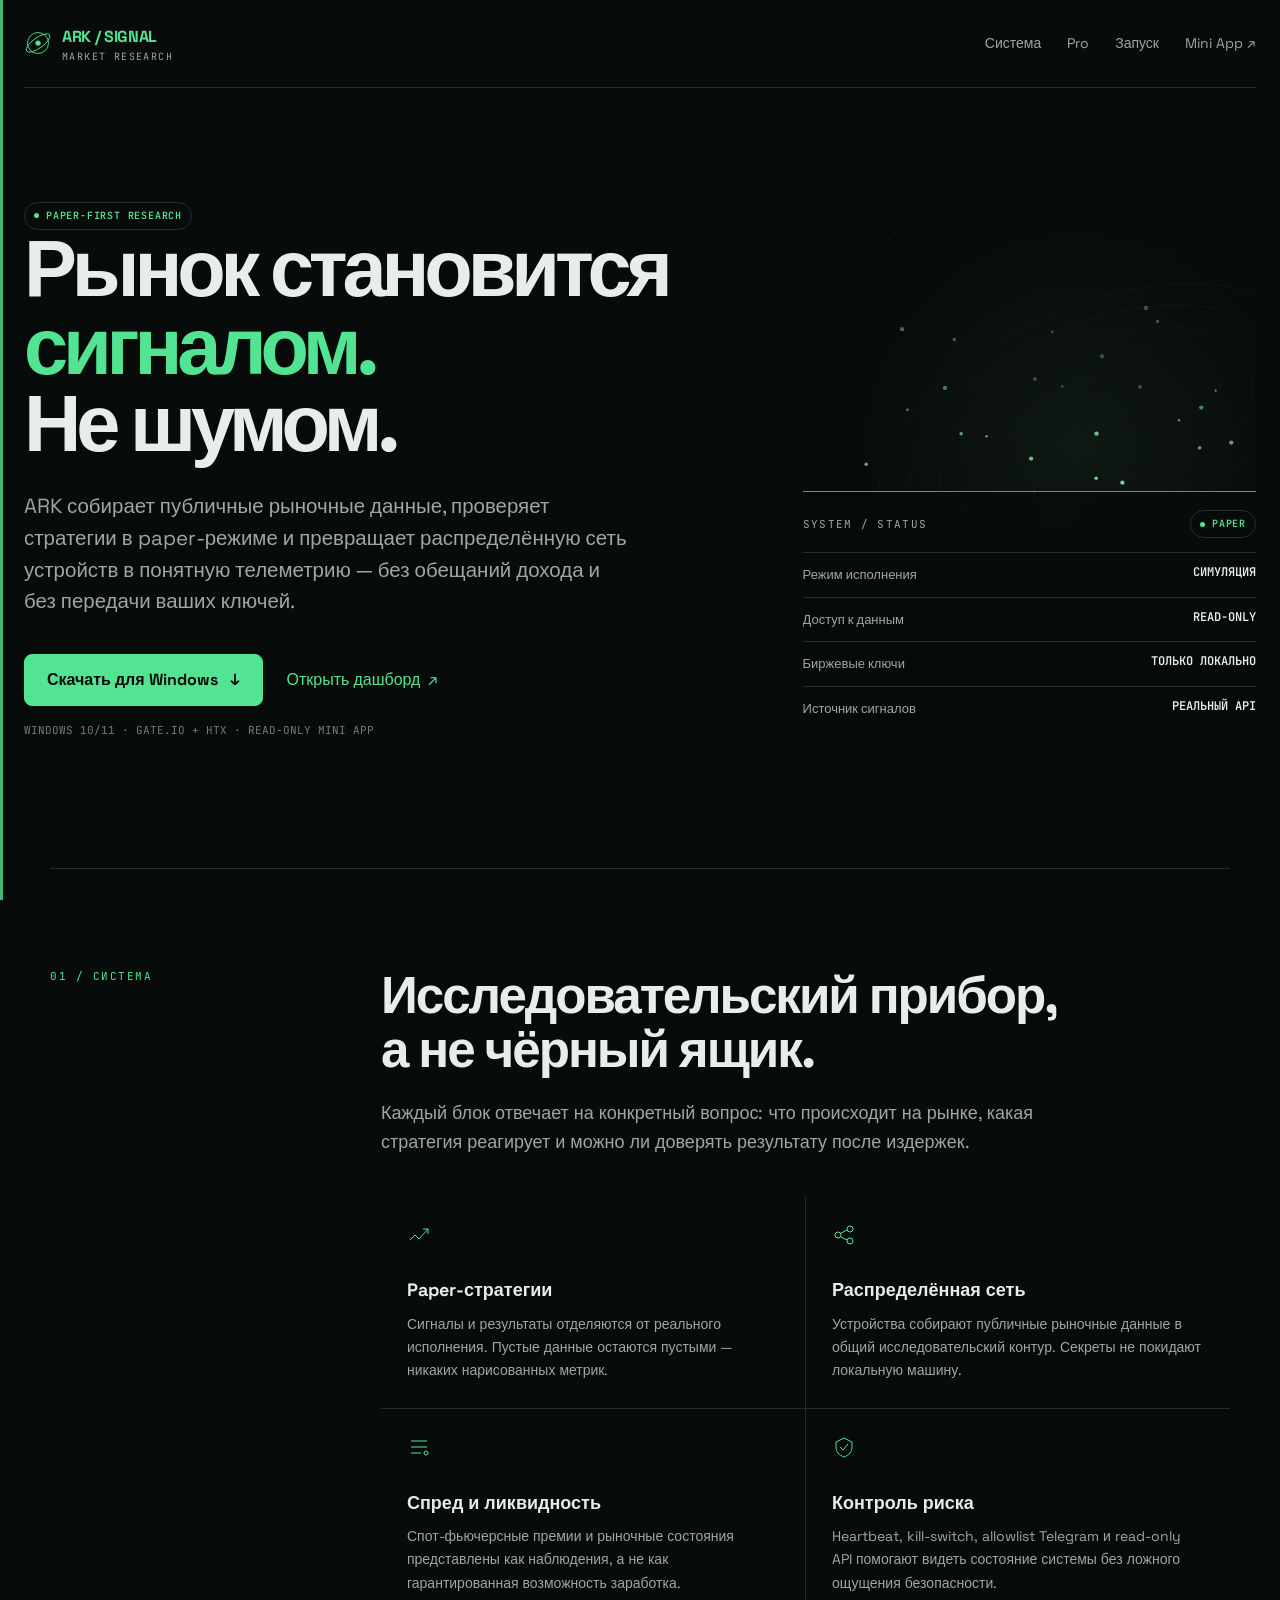
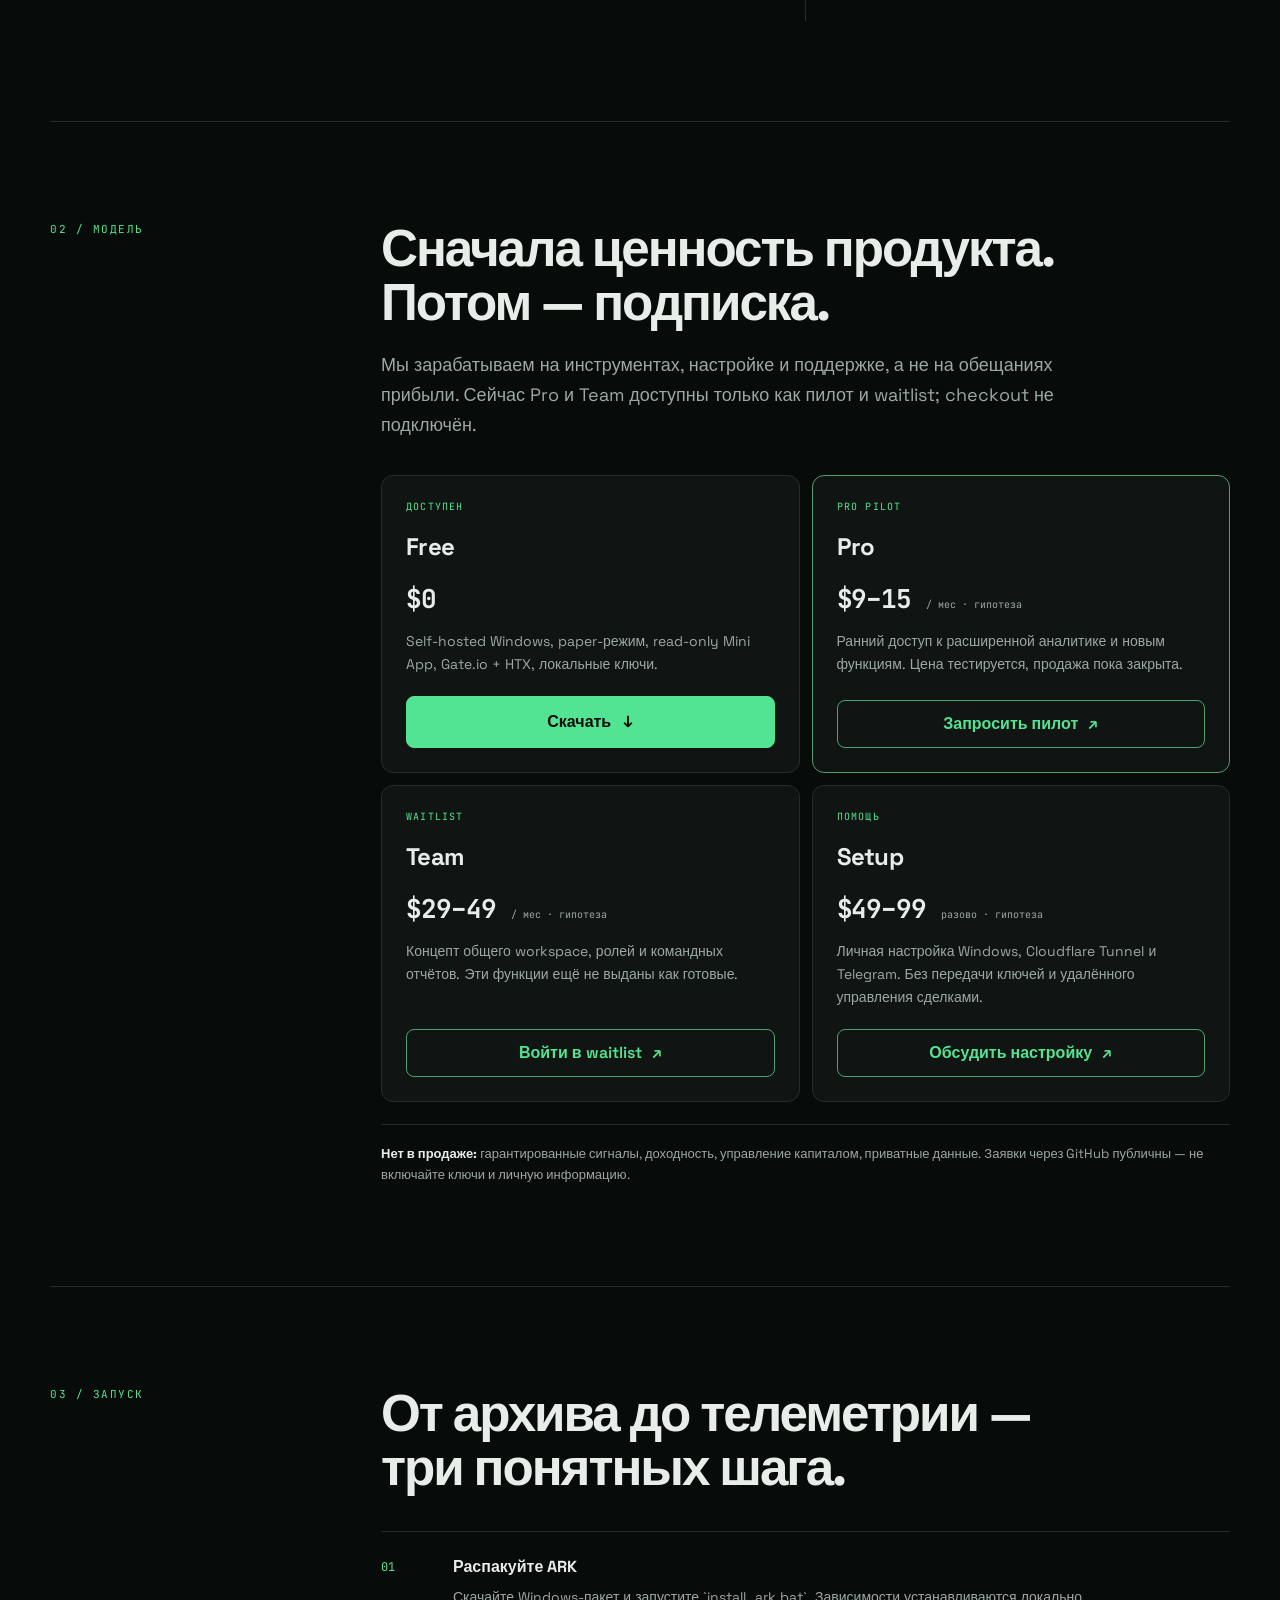
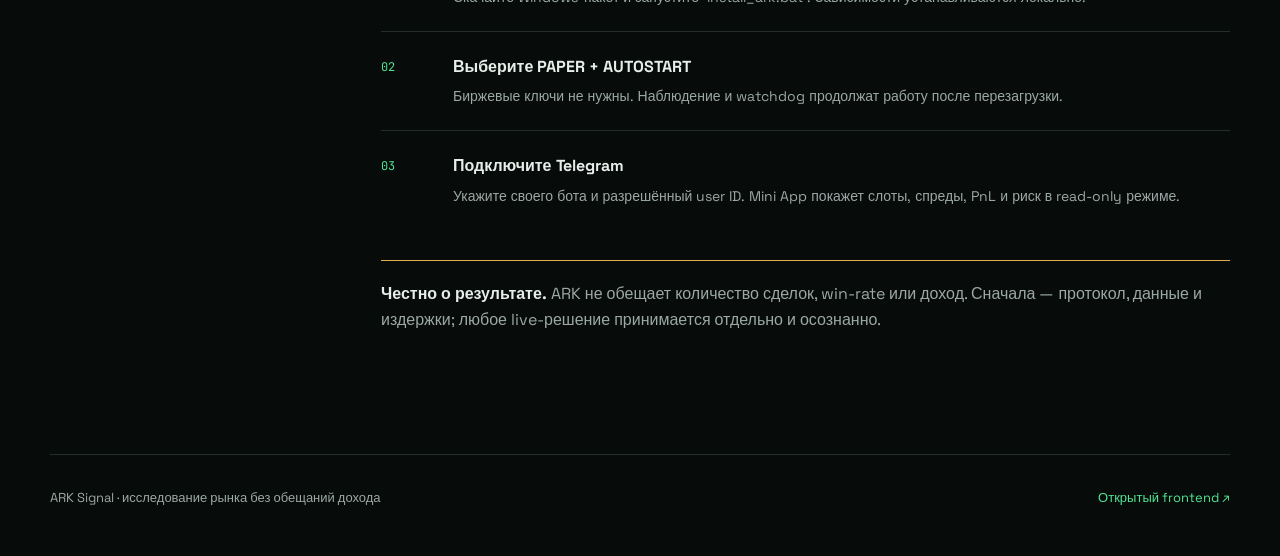
==== index.html @ 4691fb42 "Publish ARK cinematic landing" ====
<!DOCTYPE html>
<html lang="ru">
<head>
<meta charset="utf-8">
<meta name="viewport" content="width=device-width, initial-scale=1">
<meta name="theme-color" content="#111715">
<meta name="description" content="ARK Signal — исследование рынка, paper-стратегии и распределённый сбор публичных данных.">
<title>ARK Signal — рынок становится сигналом</title>
<link rel="stylesheet" href="/styles.css">
</head>
<body class="landing-body">
<header class="site-header">
  <a class="brand" href="#top" aria-label="ARK Signal — на главную">
    <svg class="brand-mark" viewBox="0 0 32 32" fill="none" aria-hidden="true"><circle cx="16" cy="16" r="12" stroke="currentColor"/><ellipse cx="16" cy="16" rx="16" ry="6" transform="rotate(-35 16 16)" stroke="currentColor"/><circle cx="16" cy="16" r="3" fill="currentColor"/></svg>
    <span>ARK / SIGNAL<small>MARKET RESEARCH</small></span>
  </a>
  <nav class="site-nav" aria-label="Основная навигация">
    <a href="#system">Система</a><a href="#pro">Pro</a><a href="#start">Запуск</a><a href="https://app.arksignal.pro/">Mini App ↗</a>
  </nav>
</header>
<main id="top">
  <section class="hero" aria-labelledby="hero-title">
    <div class="hero-copy">
      <span class="mode-chip">PAPER-FIRST RESEARCH</span>
      <h1 id="hero-title">Рынок становится <span>сигналом.</span><br>Не шумом.</h1>
      <p class="hero-lead">ARK собирает публичные рыночные данные, проверяет стратегии в paper-режиме и превращает распределённую сеть устройств в понятную телеметрию — без обещаний дохода и без передачи ваших ключей.</p>
      <div class="hero-actions">
        <a class="button-primary" href="https://github.com/kenzmaraul/ark-tma/releases/latest/download/ARK_Bot_Windows11.zip">Скачать для Windows <span aria-hidden="true">↓</span></a>
        <a class="text-link" href="https://app.arksignal.pro/">Открыть дашборд <span aria-hidden="true">↗</span></a>
      </div>
      <p class="hero-note">WINDOWS 10/11 · GATE.IO + HTX · READ-ONLY MINI APP</p>
    </div>
    <div class="hero-visual" aria-label="Статус исследовательской системы">
      <div class="orbital-frame" aria-hidden="true"><canvas id="orbital-canvas"></canvas></div>
      <div class="signal-beam" aria-hidden="true"></div>
      <div class="telemetry">
        <div class="telemetry-head"><span class="telemetry-title">SYSTEM / STATUS</span><span class="mode-chip">PAPER</span></div>
        <div class="telemetry-row"><span>Режим исполнения</span><strong>СИМУЛЯЦИЯ</strong></div>
        <div class="telemetry-row"><span>Доступ к данным</span><strong>READ-ONLY</strong></div>
        <div class="telemetry-row"><span>Биржевые ключи</span><strong>ТОЛЬКО ЛОКАЛЬНО</strong></div>
        <div class="telemetry-row"><span>Источник сигналов</span><strong>РЕАЛЬНЫЙ API</strong></div>
      </div>
    </div>
  </section>

  <section class="landing-section" id="system">
    <div class="section-label">01 / СИСТЕМА</div>
    <div class="section-content">
      <h2>Исследовательский прибор, а не чёрный ящик.</h2>
      <p>Каждый блок отвечает на конкретный вопрос: что происходит на рынке, какая стратегия реагирует и можно ли доверять результату после издержек.</p>
      <div class="feature-grid">
        <article class="feature"><svg viewBox="0 0 24 24" fill="none" stroke="currentColor" aria-hidden="true"><path d="M3 17l5-5 4 4 9-10"/><path d="M16 6h5v5"/></svg><h3>Paper-стратегии</h3><p>Сигналы и результаты отделяются от реального исполнения. Пустые данные остаются пустыми — никаких нарисованных метрик.</p></article>
        <article class="feature"><svg viewBox="0 0 24 24" fill="none" stroke="currentColor" aria-hidden="true"><circle cx="6" cy="12" r="3"/><circle cx="18" cy="6" r="3"/><circle cx="18" cy="18" r="3"/><path d="M9 10l6-3M9 14l6 3"/></svg><h3>Распределённая сеть</h3><p>Устройства собирают публичные рыночные данные в общий исследовательский контур. Секреты не покидают локальную машину.</p></article>
        <article class="feature"><svg viewBox="0 0 24 24" fill="none" stroke="currentColor" aria-hidden="true"><path d="M4 6h16M4 12h16M4 18h10"/><circle cx="19" cy="18" r="2"/></svg><h3>Спред и ликвидность</h3><p>Спот-фьючерсные премии и рыночные состояния представлены как наблюдения, а не как гарантированная возможность заработка.</p></article>
        <article class="feature"><svg viewBox="0 0 24 24" fill="none" stroke="currentColor" aria-hidden="true"><path d="M12 3l8 4v5c0 5-3 8-8 10-5-2-8-5-8-10V7z"/><path d="M8 12l3 3 5-6"/></svg><h3>Контроль риска</h3><p>Heartbeat, kill-switch, allowlist Telegram и read-only API помогают видеть состояние системы без ложного ощущения безопасности.</p></article>
      </div>
    </div>
  </section>

  <section class="landing-section" id="pro">
    <div class="section-label">02 / МОДЕЛЬ</div>
    <div class="section-content">
      <h2>Сначала ценность продукта.<br>Потом — подписка.</h2>
      <p>Мы зарабатываем на инструментах, настройке и поддержке, а не на обещаниях прибыли. Сейчас Pro и Team доступны только как пилот и waitlist; checkout не подключён.</p>
      <div class="plan-grid">
        <article class="plan">
          <span class="plan-status">ДОСТУПЕН</span><h3>Free</h3>
          <div class="plan-price">$0</div>
          <p>Self-hosted Windows, paper-режим, read-only Mini App, Gate.io + HTX, локальные ключи.</p>
          <a class="button-primary" href="https://github.com/kenzmaraul/ark-tma/releases/latest/download/ARK_Bot_Windows11.zip">Скачать <span aria-hidden="true">↓</span></a>
        </article>
        <article class="plan plan-featured">
          <span class="plan-status">PRO PILOT</span><h3>Pro</h3>
          <div class="plan-price">$9–15 <small>/ мес · гипотеза</small></div>
          <p>Ранний доступ к расширенной аналитике и новым функциям. Цена тестируется, продажа пока закрыта.</p>
          <a class="button-secondary" href="https://github.com/kenzmaraul/ark-tma/issues/new?title=ARK%20Pro%20Pilot&body=OS%3A%0AExchange%3A%0AUse%20case%3A%0A%0ADo%20not%20include%20API%20keys%20or%20private%20data.">Запросить пилот <span aria-hidden="true">↗</span></a>
        </article>
        <article class="plan">
          <span class="plan-status">WAITLIST</span><h3>Team</h3>
          <div class="plan-price">$29–49 <small>/ мес · гипотеза</small></div>
          <p>Концепт общего workspace, ролей и командных отчётов. Эти функции ещё не выданы как готовые.</p>
          <a class="button-secondary" href="https://github.com/kenzmaraul/ark-tma/issues/new?title=ARK%20Team%20waitlist&body=Team%20size%3A%0AUse%20case%3A%0A%0ADo%20not%20include%20API%20keys%20or%20private%20data.">Войти в waitlist <span aria-hidden="true">↗</span></a>
        </article>
        <article class="plan">
          <span class="plan-status">ПОМОЩЬ</span><h3>Setup</h3>
          <div class="plan-price">$49–99 <small>разово · гипотеза</small></div>
          <p>Личная настройка Windows, Cloudflare Tunnel и Telegram. Без передачи ключей и удалённого управления сделками.</p>
          <a class="button-secondary" href="https://github.com/kenzmaraul/ark-tma/issues/new?title=ARK%20Setup%20request&body=OS%3A%0AExchange%3A%0APreferred%20time%3A%0A%0ADo%20not%20include%20API%20keys%20or%20private%20data.">Обсудить настройку <span aria-hidden="true">↗</span></a>
        </article>
      </div>
      <div class="plan-note"><strong>Нет в продаже:</strong> гарантированные сигналы, доходность, управление капиталом, приватные данные. Заявки через GitHub публичны — не включайте ключи и личную информацию.</div>
    </div>
  </section>

  <section class="landing-section" id="start">
    <div class="section-label">03 / ЗАПУСК</div>
    <div class="section-content">
      <h2>От архива до телеметрии — три понятных шага.</h2>
      <ol class="steps">
        <li><div><strong>Распакуйте ARK</strong><p>Скачайте Windows-пакет и запустите `install_ark.bat`. Зависимости устанавливаются локально.</p></div></li>
        <li><div><strong>Выберите PAPER + AUTOSTART</strong><p>Биржевые ключи не нужны. Наблюдение и watchdog продолжат работу после перезагрузки.</p></div></li>
        <li><div><strong>Подключите Telegram</strong><p>Укажите своего бота и разрешённый user ID. Mini App покажет слоты, спреды, PnL и риск в read-only режиме.</p></div></li>
      </ol>
      <div class="honest"><strong>Честно о результате.</strong> ARK не обещает количество сделок, win-rate или доход. Сначала — протокол, данные и издержки; любое live-решение принимается отдельно и осознанно.</div>
    </div>
  </section>
</main>
<footer class="site-footer"><span>ARK Signal · исследование рынка без обещаний дохода</span><a href="https://github.com/kenzmaraul/ark-tma">Открытый frontend ↗</a></footer>
<script src="/visuals.js" defer></script>
</body>
</html>
---- styles.css ----
@import url('https://fonts.googleapis.com/css2?family=JetBrains+Mono:wght@400;600;700&family=Space+Grotesk:wght@400;500;600;700&display=swap');

:root {
  --ink-0: oklch(0.145 0.008 180);
  --ink-1: oklch(0.19 0.009 180);
  --ink-2: oklch(0.235 0.01 180);
  --ink-3: oklch(0.29 0.012 180);
  --text-1: oklch(0.94 0.008 160);
  --text-2: oklch(0.72 0.015 180);
  --text-3: oklch(0.58 0.014 180);
  --mint: oklch(0.82 0.17 155);
  --mint-dim: oklch(0.64 0.11 155);
  --coral: oklch(0.7 0.18 35);
  --amber: oklch(0.78 0.13 80);
  --bg: var(--ink-0);
  --surface: var(--ink-1);
  --surface-2: var(--ink-2);
  --border: var(--ink-3);
  --text: var(--text-1);
  --muted: var(--text-2);
  --accent: var(--mint);
  --up: var(--mint);
  --down: var(--coral);
  --warn: var(--amber);
  --line: var(--mint);
  --card: var(--surface);
  --card-2: var(--surface-2);
  --radius: 14px;
  --gap: 12px;
  --font-ui: 'Space Grotesk', 'Segoe UI', sans-serif;
  --font-mono: 'JetBrains Mono', ui-monospace, Consolas, monospace;
}

* { box-sizing: border-box; margin: 0; padding: 0; }
html { color-scheme: dark; scroll-behavior: smooth; -webkit-text-size-adjust: 100%; overflow-x: clip; }
body {
  overflow-x: clip;
  background: var(--bg); color: var(--text); font-family: var(--font-ui);
  font-size: 16px; line-height: 1.65; min-height: 100dvh;
  -webkit-font-smoothing: antialiased;
}
body::before {
  content: ''; position: fixed; inset: 0 auto 0 0; width: 3px; z-index: 30;
  background: var(--accent); opacity: .8; pointer-events: none;
}
a { color: var(--accent); text-decoration: none; }
a:hover { text-decoration: underline; text-underline-offset: 4px; }
button, select, [role='button'] { font: inherit; }
button, [role='button'] { cursor: pointer; }
:focus-visible { outline: 2px solid var(--accent); outline-offset: 3px; }
::selection { background: var(--accent); color: var(--bg); }
.mono, .mode-chip, .metric-value, td, .t-v { font-family: var(--font-mono); font-variant-numeric: tabular-nums; }
.muted, .hint { color: var(--muted); }
.up, .pos { color: var(--up); }
.down, .neg { color: var(--down); }

/* Shared brand */
.brand { display: inline-flex; align-items: center; gap: 10px; font-weight: 700; letter-spacing: -.02em; }
.brand-mark { width: 28px; height: 28px; color: var(--accent); }
.brand small { display: block; color: var(--muted); font: 10px/1.2 var(--font-mono); letter-spacing: .14em; }
.mode-chip {
  display: inline-flex; align-items: center; gap: 7px; min-height: 28px; padding: 3px 9px;
  border: 1px solid var(--border); border-radius: 999px; color: var(--accent);
  font-size: 10px; font-weight: 600; letter-spacing: .08em; white-space: nowrap;
}
.mode-chip::before { content: ''; width: 5px; height: 5px; border-radius: 50%; background: currentColor; }

/* Landing */
.landing-body { overflow-x: hidden; background: var(--bg); }
.site-header {
  width: min(1320px, calc(100% - 48px)); margin: 0 auto; min-height: 88px;
  display: flex; align-items: center; justify-content: space-between; gap: 24px;
  border-bottom: 1px solid var(--border);
}
.site-nav { display: flex; align-items: center; gap: 26px; color: var(--muted); font-size: 14px; }
.site-nav a { color: inherit; min-height: 44px; display: inline-flex; align-items: center; }
.site-nav a:hover { color: var(--text); text-decoration: none; }
.hero {
  position: relative; width: min(1320px, calc(100% - 48px)); margin: 0 auto;
  display: grid; grid-template-columns: minmax(0, 1.45fr) minmax(360px, .9fr);
  gap: 48px; align-items: center; min-height: min(780px, calc(100dvh - 88px)); padding: 72px 0 88px;
}
.hero-copy { position: relative; z-index: 2; max-width: 760px; }
.hero h1 { font-size: clamp(48px, 6.2vw, 90px); line-height: .98; letter-spacing: -.065em; max-width: 800px; }
.hero h1 span { color: var(--accent); }
.hero-lead { max-width: 610px; margin-top: 28px; color: var(--muted); font-size: clamp(17px, 1.6vw, 21px); line-height: 1.55; }
.hero-actions { display: flex; align-items: center; flex-wrap: wrap; gap: 16px 24px; margin-top: 36px; }
.button-primary {
  position: relative; overflow: hidden;
  display: inline-flex; align-items: center; justify-content: center; gap: 12px; min-height: 52px;
  padding: 0 22px; border: 1px solid var(--accent); border-radius: 8px;
  background: var(--accent); color: var(--bg); font-weight: 700;
  transition: transform 160ms ease-out, opacity 160ms ease-out;
}
.button-primary::after {
  content: ''; position: absolute; inset: 0 auto 0 -35%; width: 28%;
  background: linear-gradient(90deg, transparent, oklch(0.98 0.02 155 / .6), transparent);
  transform: skewX(-18deg); transition: transform 220ms ease-out; pointer-events: none;
}
.button-primary:hover::after, .button-primary:focus-visible::after { transform: translateX(520%) skewX(-18deg); }
.button-primary:hover { transform: translateY(-2px); text-decoration: none; opacity: .9; }
.button-primary:active { transform: translateY(0) scale(.98); }
.text-link { min-height: 44px; display: inline-flex; align-items: center; gap: 8px; }
.hero-note { margin-top: 16px; color: var(--text-3); font: 11px/1.6 var(--font-mono); }
.hero-visual { position: relative; min-height: 520px; display: flex; align-items: flex-end; overflow: clip; }
.orbital-frame {
  position: absolute; inset: 0 -12vw 0 -60px; pointer-events: none;
  background: radial-gradient(circle at 50% 45%, oklch(0.24 0.025 155 / .55), transparent 52%);
}
.signal-beam {
  position: absolute; left: 12%; top: 4%; width: 1px; height: 34%; z-index: 1;
  background: linear-gradient(to bottom, transparent, var(--accent), transparent);
  opacity: 0; transform: translateY(-70%); pointer-events: none;
  animation: signal-beam 4.8s ease-out 2;
}
@keyframes signal-beam {
  0%, 12% { opacity: 0; transform: translateY(-70%); }
  28%, 55% { opacity: .45; }
  82%, 100% { opacity: 0; transform: translateY(360%); }
}
#orbital-canvas { width: 100%; height: 100%; display: block; opacity: .85; }
.telemetry {
  position: relative; z-index: 2; width: 100%; padding: 18px 0 0;
  border-top: 1px solid var(--mint-dim); background: oklch(0.145 0.008 180 / .76);
  backdrop-filter: blur(12px);
}
.telemetry-head { display: flex; justify-content: space-between; align-items: center; margin-bottom: 14px; }
.telemetry-title { color: var(--muted); font: 11px var(--font-mono); letter-spacing: .12em; }
.telemetry-row { display: grid; grid-template-columns: 1fr auto; gap: 16px; padding: 11px 0; border-top: 1px solid var(--border); }
.telemetry-row span:first-child { color: var(--muted); font-size: 13px; }
.telemetry-row strong { font: 600 12px var(--font-mono); }
.landing-section {
  width: min(1180px, calc(100% - 48px)); margin: 0 auto; padding: 100px 0;
  display: grid; grid-template-columns: minmax(140px, .5fr) minmax(0, 1.5fr); gap: 48px;
  border-top: 1px solid var(--border);
}
.section-label { color: var(--accent); font: 11px var(--font-mono); letter-spacing: .14em; }
.section-content h2 { max-width: 680px; font-size: clamp(32px, 4vw, 52px); line-height: 1.06; letter-spacing: -.04em; }
.section-content > p { max-width: 680px; margin-top: 20px; color: var(--muted); font-size: 18px; }
.feature-grid { display: grid; grid-template-columns: repeat(2, minmax(0, 1fr)); gap: 1px; margin-top: 40px; background: var(--border); }
.feature { padding: 26px; background: var(--bg); transition: transform 240ms ease-out, opacity 240ms ease-out; }
.reveal-ready .feature { opacity: .001; transform: translateY(12px); }
.reveal-ready .feature.is-visible { opacity: 1; transform: none; }
.feature svg { width: 24px; height: 24px; color: var(--accent); margin-bottom: 20px; }
.feature h3 { font-size: 18px; margin-bottom: 8px; }
.feature p { color: var(--muted); font-size: 14px; }
.plan-grid { display: grid; grid-template-columns: repeat(2, minmax(0, 1fr)); gap: 12px; margin-top: 36px; }
.plan { display: flex; flex-direction: column; align-items: flex-start; gap: 14px; padding: 24px; border: 1px solid var(--border); border-radius: 12px; background: var(--surface); transition: transform 180ms ease-out, border-color 180ms ease-out; }
.plan:hover { transform: translateY(-3px); border-color: var(--text-3); }
.plan-featured { border-color: var(--mint-dim); }
.plan h3 { font-size: 24px; letter-spacing: -.03em; }
.plan p { flex: 1; color: var(--muted); font-size: 14px; }
.plan-status { color: var(--accent); font: 10px var(--font-mono); letter-spacing: .12em; }
.plan-price { font: 700 26px var(--font-mono); letter-spacing: -.04em; }
.plan-price small { color: var(--muted); font: 10px var(--font-mono); letter-spacing: 0; }
.plan .button-primary, .plan .button-secondary { width: 100%; margin-top: 6px; }
.button-secondary { position: relative; overflow: hidden; display: inline-flex; align-items: center; justify-content: center; gap: 10px; min-height: 48px; padding: 0 18px; border: 1px solid var(--mint-dim); border-radius: 8px; background: transparent; color: var(--accent); font-weight: 600; transition: transform 160ms ease-out, background 160ms ease-out, color 160ms ease-out; }
.button-secondary::after { content: ''; position: absolute; inset: 0; background: var(--accent); opacity: .08; transform: translateX(-102%); transition: transform 220ms ease-out; }
.button-secondary:hover, .button-secondary:focus-visible { transform: translateY(-2px); text-decoration: none; }
.button-secondary:hover::after, .button-secondary:focus-visible::after { transform: translateX(0); }
.button-secondary:active { transform: scale(.98); }
.plan-note { margin-top: 22px; padding-top: 18px; border-top: 1px solid var(--border); color: var(--muted); font-size: 13px; }
.plan-note strong { color: var(--text); }
.steps { list-style: none; margin-top: 36px; counter-reset: step; }
.steps li { counter-increment: step; display: grid; grid-template-columns: 54px 1fr; gap: 18px; padding: 22px 0; border-top: 1px solid var(--border); }
.steps li::before { content: '0' counter(step); color: var(--accent); font: 12px var(--font-mono); padding-top: 5px; }
.steps strong { display: block; margin-bottom: 5px; }
.steps p { color: var(--muted); font-size: 14px; }
.honest { margin-top: 30px; padding: 20px 0; border-top: 1px solid var(--warn); color: var(--muted); }
.honest strong { color: var(--text); }
.site-footer { width: min(1180px, calc(100% - 48px)); margin: 0 auto; padding: 32px 0 48px; border-top: 1px solid var(--border); color: var(--muted); font-size: 13px; display: flex; justify-content: space-between; gap: 20px; }

/* Dashboard */
.app-body { padding-bottom: calc(84px + env(safe-area-inset-bottom)); }
.app-header {
  position: sticky; top: 0; z-index: 20; min-height: 70px;
  display: flex; align-items: center; gap: 12px; padding: 12px 20px;
  background: oklch(0.145 0.008 180 / .92); border-bottom: 1px solid var(--border);
  backdrop-filter: blur(16px);
}
.app-header h1 { flex: 1; font-size: 16px; letter-spacing: -.01em; }
#conn-dot { position: relative; width: 8px; height: 8px; border-radius: 50%; background: var(--text-3); flex: none; }
#conn-dot.ok { background: var(--up); }
#conn-dot.bad { background: var(--down); }
#conn-dot.pulse::after {
  content: ''; position: absolute; inset: -4px; border: 1px solid currentColor; border-radius: 50%;
  animation: api-pulse 600ms ease-out 1;
}
@keyframes api-pulse { from { opacity: .65; transform: scale(.65); } to { opacity: 0; transform: scale(1.8); } }
#refresh-btn {
  min-width: 44px; min-height: 44px; border: 1px solid var(--border); border-radius: 9px;
  background: var(--surface); color: var(--text); display: grid; place-items: center;
  transition: transform 150ms ease-out, border-color 150ms ease-out;
}
#refresh-btn:hover { border-color: var(--accent); }
#refresh-btn:active { transform: scale(.95); }
#refresh-btn svg { width: 19px; height: 19px; }
#refresh-btn.spin svg { animation: spin .7s linear; }
@keyframes spin { to { transform: rotate(360deg); } }
#offline-banner { display: none; padding: 8px 14px; background: var(--down); color: var(--bg); text-align: center; font-size: 14px; font-weight: 600; }
#offline-banner.show { display: block; }
.dashboard-main { max-width: 1040px; margin: 0 auto; padding: 26px 20px; }
.tab-panel { display: none; }
.tab-panel.active { display: block; animation: panel-in 180ms ease-out; }
@keyframes panel-in { from { opacity: 0; transform: translateY(4px) scale(.99); } to { opacity: 1; transform: none; } }
.card {
  background: var(--card); border: 1px solid var(--border); border-radius: var(--radius);
  padding: 18px; margin-bottom: var(--gap);
  transition: border-color 150ms ease-out, transform 120ms ease-out;
}
.card:hover { border-color: var(--text-3); }
.card:active { transform: scale(.995); border-color: var(--mint-dim); }
.card h2 { margin-bottom: 12px; color: var(--muted); font: 600 11px var(--font-mono); letter-spacing: .1em; text-transform: uppercase; }
.tiles { display: grid; grid-template-columns: repeat(3, minmax(0, 1fr)); gap: 8px; }
.tile { padding: 14px; background: var(--card-2); border: 1px solid var(--border); border-radius: 10px; }
.tile .t-k { color: var(--muted); font: 10px var(--font-mono); letter-spacing: .06em; text-transform: uppercase; }
.tile .t-v { margin-top: 6px; font-size: 14px; font-weight: 700; line-height: 1.35; }
.tile .t-s { margin-top: 4px; color: var(--muted); font-size: 11px; }
.tile.ok { border-color: var(--mint-dim); }
.tile.warn { border-color: var(--warn); }
.tile.bad { border-color: var(--down); }
.tile.info { border-color: var(--text-3); }
.tile.dead { opacity: .58; }
.big { font-size: clamp(26px, 4vw, 36px); font-weight: 700; line-height: 1.15; letter-spacing: -.03em; }
.row { display: flex; justify-content: space-between; align-items: baseline; gap: 12px; padding: 9px 0; border-bottom: 1px solid var(--border); }
.row:last-child { border-bottom: 0; }
.row .k { color: var(--muted); font-size: 14px; }
.row .v { font-weight: 600; text-align: right; overflow-wrap: anywhere; }
.badge { display: inline-flex; align-items: center; min-height: 24px; padding: 2px 8px; border: 1px solid var(--border); border-radius: 999px; font: 600 10px var(--font-mono); }
.badge.ok { color: var(--up); border-color: var(--mint-dim); }
.badge.warn { color: var(--warn); border-color: var(--warn); }
.badge.bad { color: var(--down); border-color: var(--down); }
.badge.info { color: var(--muted); }
table { width: 100%; border-collapse: collapse; font-size: 13px; }
th { padding: 8px 6px; color: var(--muted); font: 500 10px var(--font-mono); text-align: right; text-transform: uppercase; }
td { padding: 11px 6px; border-top: 1px solid var(--border); text-align: right; }
th:first-child, td:first-child { text-align: left; }
.empty, .error-box { padding: 22px 12px; text-align: center; color: var(--muted); font-size: 14px; }
.error-box { color: var(--down); }
.skel { height: 13px; margin: 9px 0; border-radius: 5px; background: var(--card-2); animation: pulse 1.1s ease-in-out infinite; }
@keyframes pulse { 50% { opacity: .45; } }
.bars { display: flex; align-items: flex-end; gap: 6px; height: 120px; padding-top: 10px; }
.bar-wrap { flex: 1; min-width: 0; height: 100%; display: flex; flex-direction: column; align-items: center; justify-content: flex-end; gap: 6px; }
.bar { width: 100%; max-width: 36px; min-height: 2px; border-radius: 4px 4px 0 0; transition: height 220ms ease-out; }
.bar.pos { background: var(--up); }
.bar.neg { background: var(--down); }
.bar-label { color: var(--muted); font: 9px var(--font-mono); white-space: nowrap; }
.dashboard-main + nav, body > nav {
  position: fixed; left: 50%; bottom: 12px; transform: translateX(-50%); z-index: 20;
  width: min(680px, calc(100% - 24px)); display: flex; padding: 5px;
  padding-bottom: calc(5px + env(safe-area-inset-bottom));
  background: oklch(0.19 0.009 180 / .94); border: 1px solid var(--border); border-radius: 14px;
  backdrop-filter: blur(16px);
}
nav button {
  flex: 1; min-height: 54px; border: 0; border-radius: 9px; background: transparent; color: var(--muted);
  display: flex; flex-direction: column; align-items: center; justify-content: center; gap: 3px;
  font-size: 10px; font-weight: 600; transition: color 150ms ease-out, background 150ms ease-out;
}
nav button svg { width: 20px; height: 20px; }
nav button:hover { color: var(--text); background: var(--surface-2); }
nav button.active { color: var(--accent); background: var(--surface-2); }
#auth-panel { display: none; border-color: var(--warn); }
#auth-panel.show { display: block; }
.btn { min-height: 44px; padding: 9px 16px; border: 1px solid var(--border); border-radius: 8px; font-weight: 600; }
.btn.primary { background: var(--accent); color: var(--bg); border-color: var(--accent); }
.btn.ghost { background: transparent; color: var(--muted); }
.toolbar { display: flex; align-items: center; flex-wrap: wrap; gap: 10px; margin-bottom: var(--gap); }
select { min-height: 44px; padding: 8px 12px; background: var(--surface); color: var(--text); border: 1px solid var(--border); border-radius: 8px; font: 13px var(--font-ui); }

/* Paper research view */
.paper-body { background: var(--bg); }
.paper-wrap { max-width: 1100px; margin: 0 auto; padding: 36px 20px 60px; }
.paper-wrap > h1 { max-width: 720px; margin-top: 14px; font-size: clamp(30px, 5vw, 48px); line-height: 1.05; letter-spacing: -.045em; }
.paper-wrap .sub { color: var(--muted); font-size: 13px; margin: 12px 0 22px; }
.link-button { min-height: 44px; padding: 0; border: 0; background: transparent; color: var(--accent); font: inherit; vertical-align: baseline; }
.link-button:hover { text-decoration: underline; text-underline-offset: 4px; }
.paper-wrap h2 { margin: 30px 0 10px; color: var(--muted); font: 600 11px var(--font-mono); letter-spacing: .1em; text-transform: uppercase; }
.paper-wrap .grid { display: grid; grid-template-columns: repeat(auto-fit, minmax(260px, 1fr)); gap: 12px; }
.paper-wrap .card h3 { margin-bottom: 10px; font-size: 15px; }
.paper-wrap .run { color: var(--up); }
.paper-wrap .halt { color: var(--down); }
.paper-wrap .big { color: var(--warn); }
#eqcanvas { max-width: 100%; }

@media (min-width: 1024px) {
  .app-header { padding-left: 230px; }
  .dashboard-main { margin-left: 210px; max-width: calc(100% - 210px); padding: 32px; }
  .app-body > nav {
    left: 0; bottom: 0; transform: none; width: 210px; height: 100dvh; padding: 96px 12px 20px;
    border: 0; border-right: 1px solid var(--border); border-radius: 0; flex-direction: column; gap: 6px;
    background: var(--surface); backdrop-filter: none;
  }
  nav button { flex: none; min-height: 50px; flex-direction: row; justify-content: flex-start; gap: 12px; padding: 0 14px; font-size: 12px; }
  .app-body { padding-bottom: 0; }
}

@media (max-width: 900px) {
  .hero { grid-template-columns: 1fr; gap: 20px; min-height: auto; padding: 64px 0; }
  .hero-visual { min-height: 360px; }
  .orbital-frame { inset: -40px -40vw -40px 10%; }
  .landing-section { padding: 72px 0; }
}
@media (max-width: 640px) {
  body::before { inset: 0 0 auto; width: auto; height: 2px; }
  .site-header { width: calc(100% - 32px); min-height: 72px; }
  .site-nav { gap: 14px; font-size: 12px; }
  .site-nav a:not(:last-child) { display: none; }
  .hero, .landing-section, .site-footer { width: calc(100% - 32px); }
  .hero { padding: 48px 0 56px; }
  .hero h1 { font-size: clamp(44px, 14vw, 64px); }
  .hero-lead { font-size: 17px; }
  .hero-visual { min-height: 310px; }
  .telemetry { padding-top: 12px; }
  .landing-section { grid-template-columns: 1fr; gap: 18px; padding: 56px 0; }
  .feature-grid, .plan-grid { grid-template-columns: 1fr; }
  .site-footer { flex-direction: column; }
  .tiles { grid-template-columns: repeat(2, minmax(0, 1fr)); }
  .dashboard-main { padding: 18px 12px; }
  .app-header { padding: 10px 12px; gap: 8px; }
  .app-header .brand { flex: 1; min-width: 0; font-size: 12px; }
  .app-header .brand small, .app-header h1 { display: none; }
  #refresh-btn { flex: none; }
  .mode-chip { flex: none; font-size: 9px; padding: 3px 7px; }
  .card { padding: 14px; }
  .row { gap: 8px; }
  .paper-wrap { padding: 26px 14px 50px; }
}

@media (prefers-reduced-motion: reduce) {
  html { scroll-behavior: auto; }
  *, *::before, *::after { animation: none !important; transition: none !important; }
  #orbital-canvas { opacity: .55; }
}
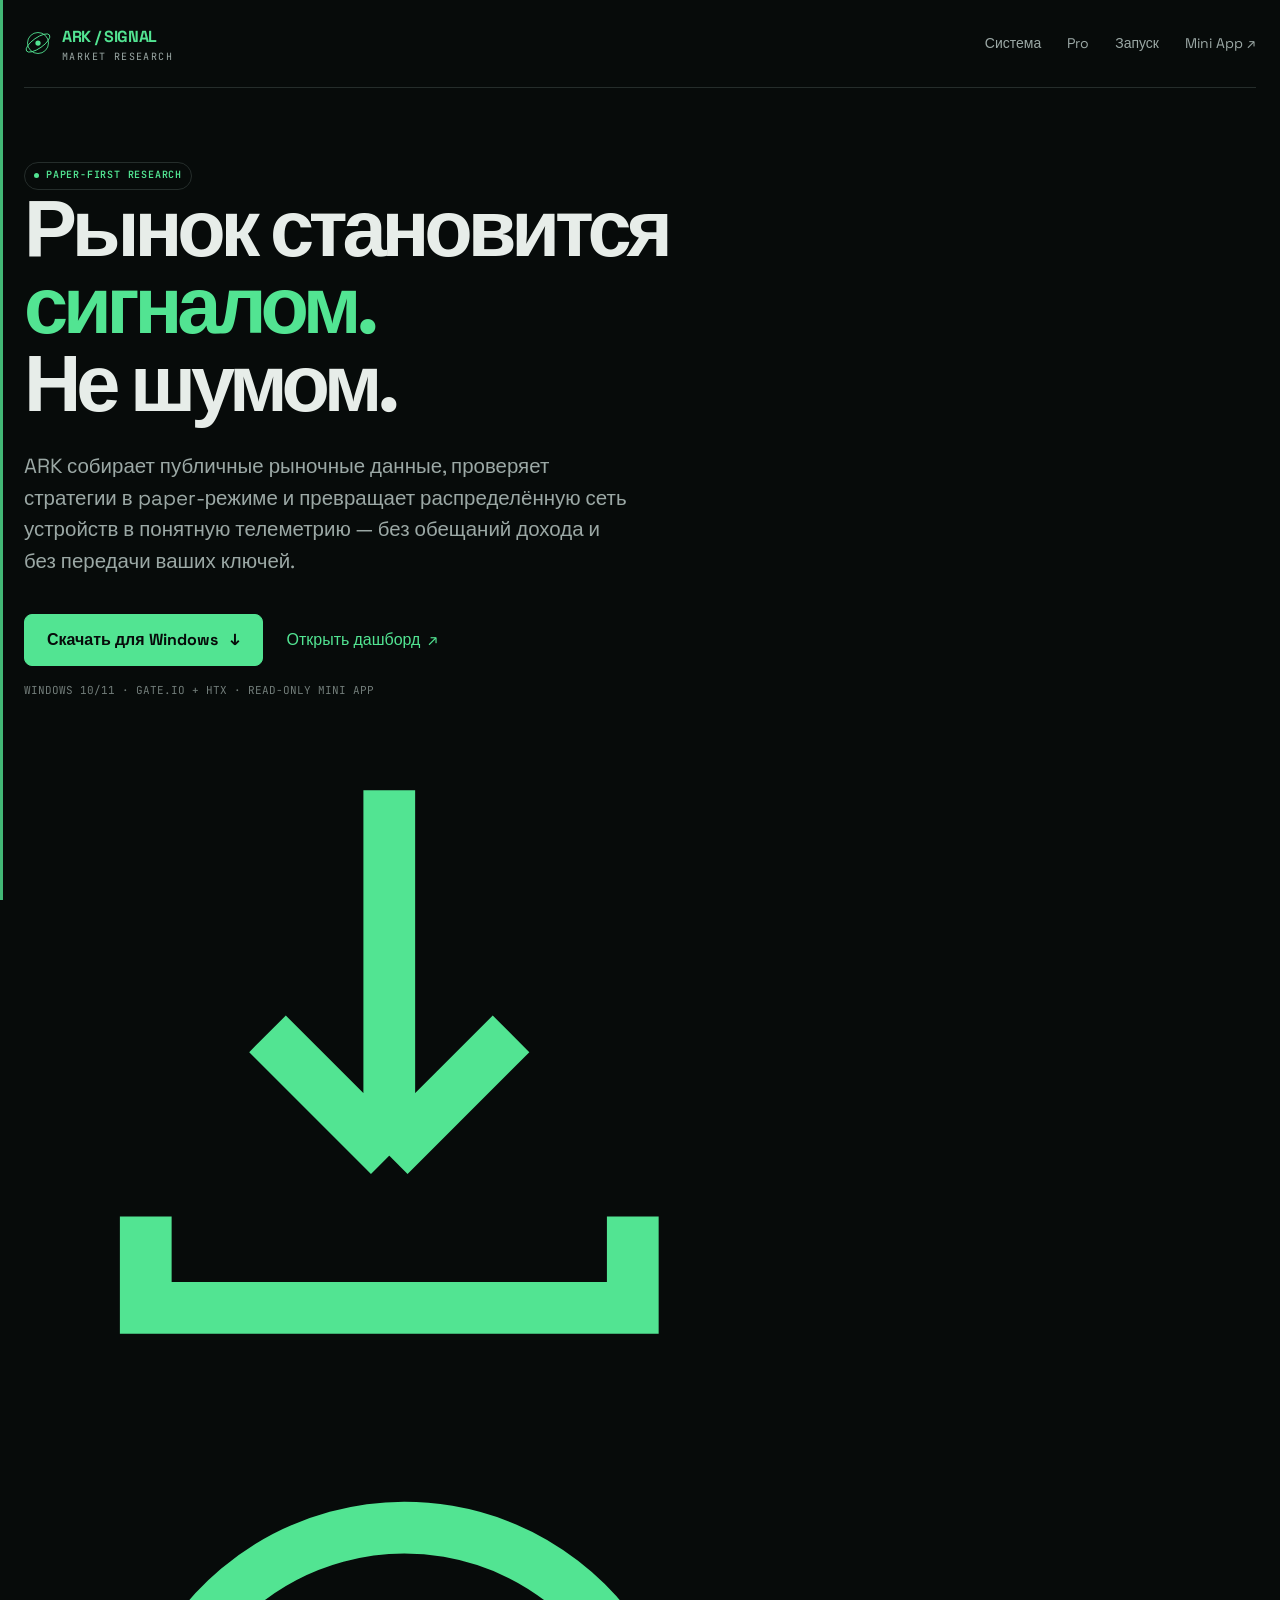
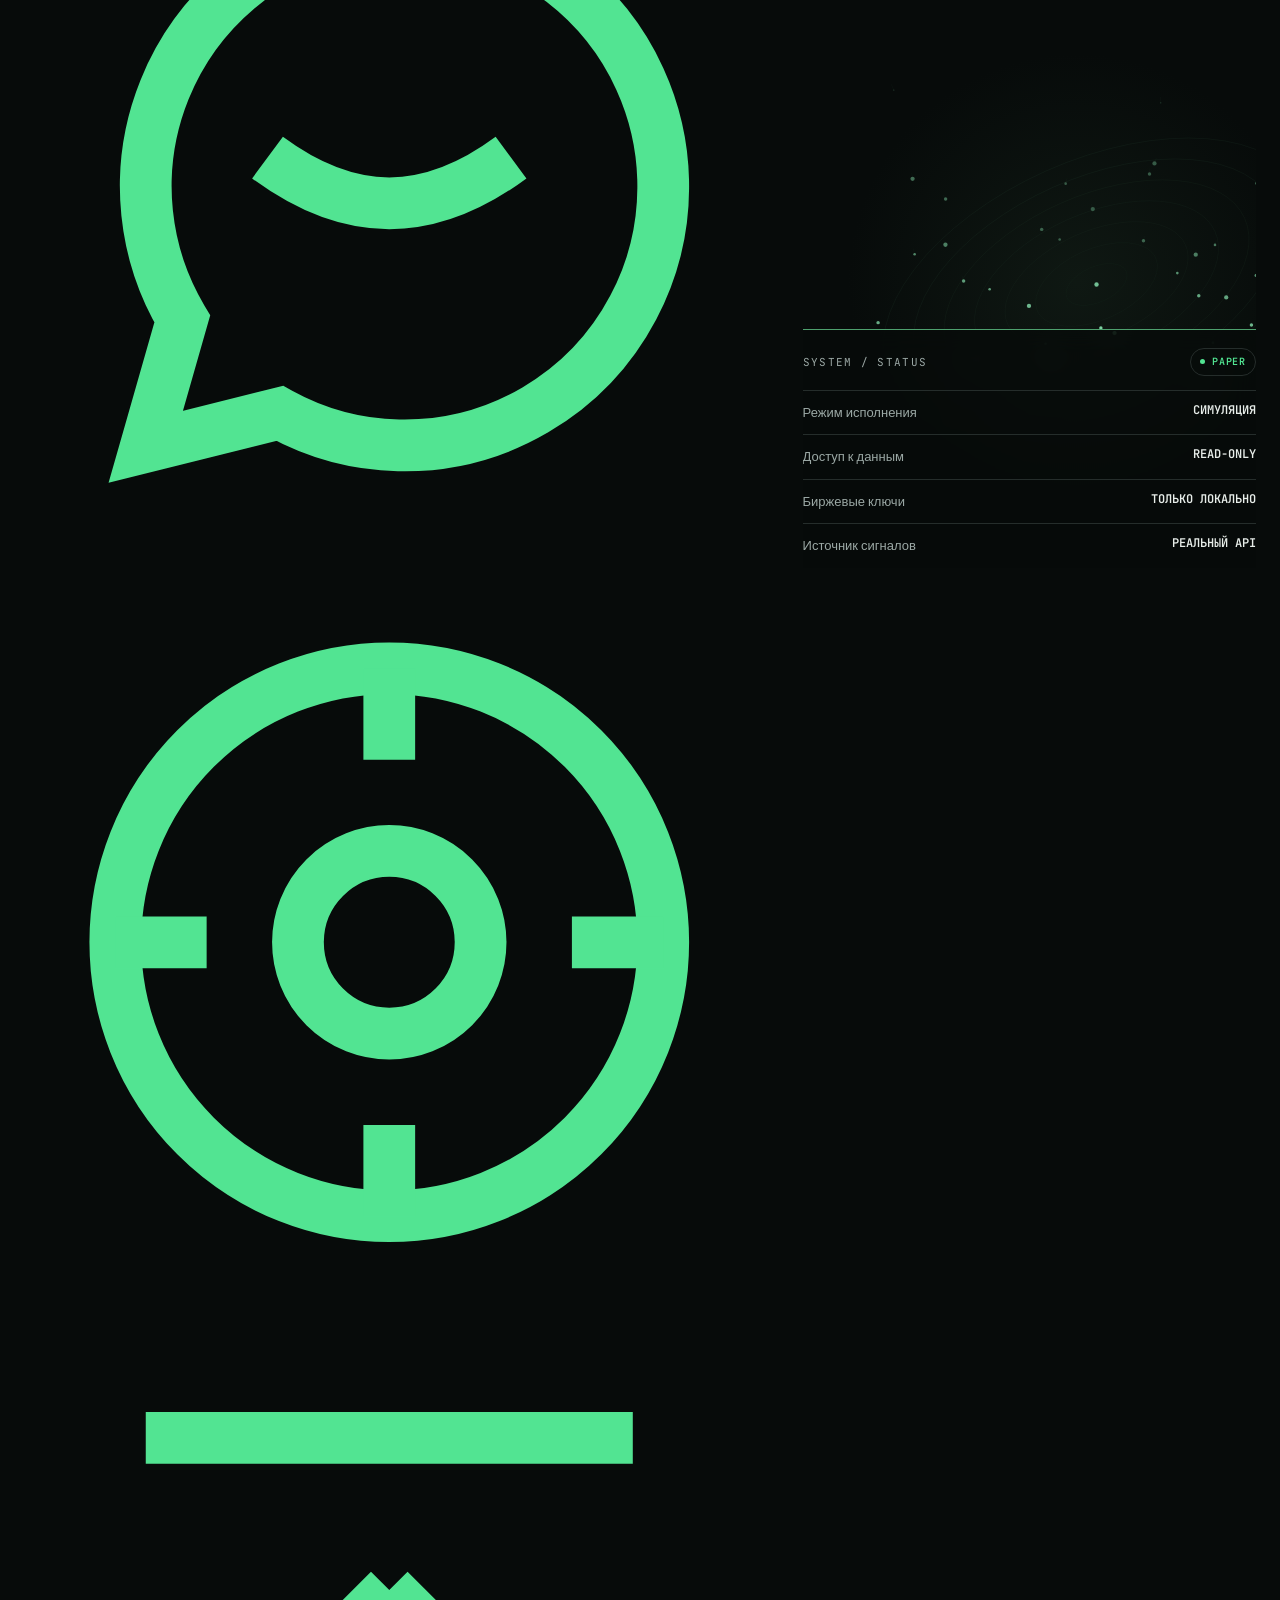
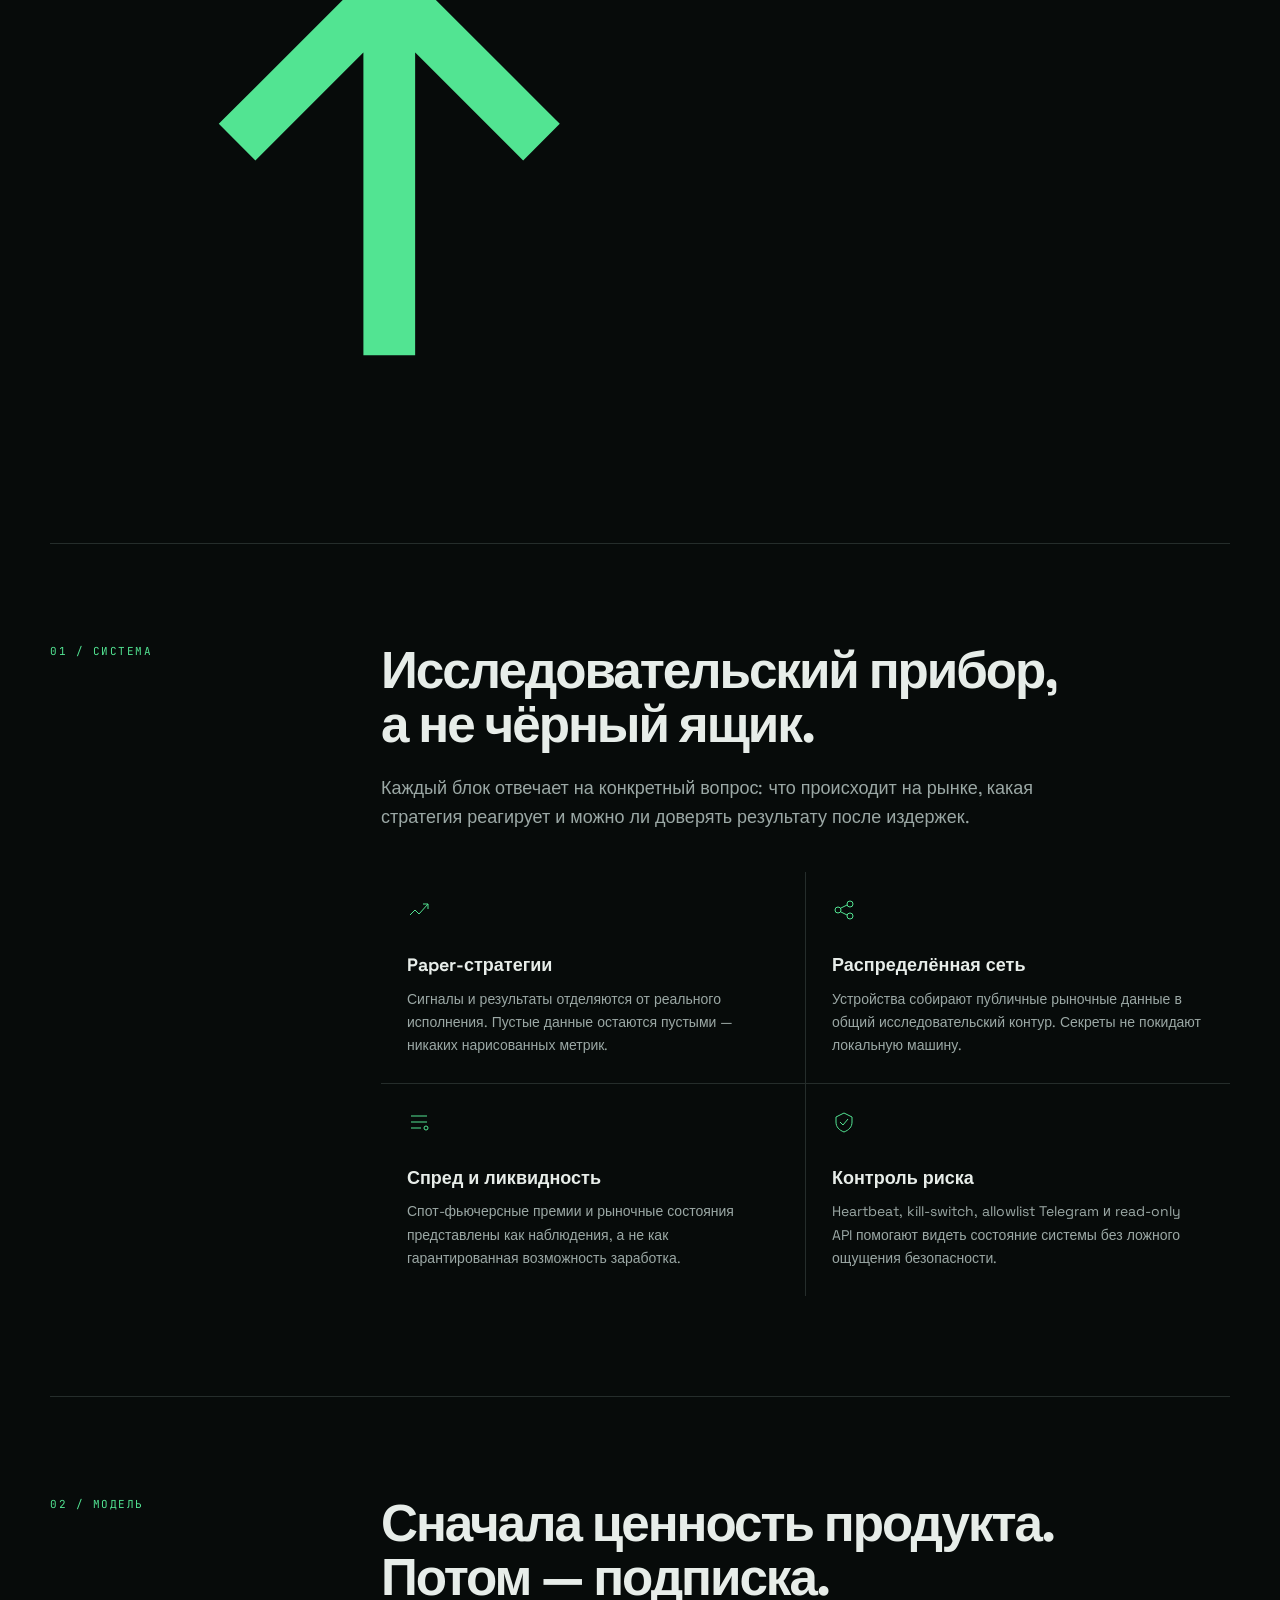
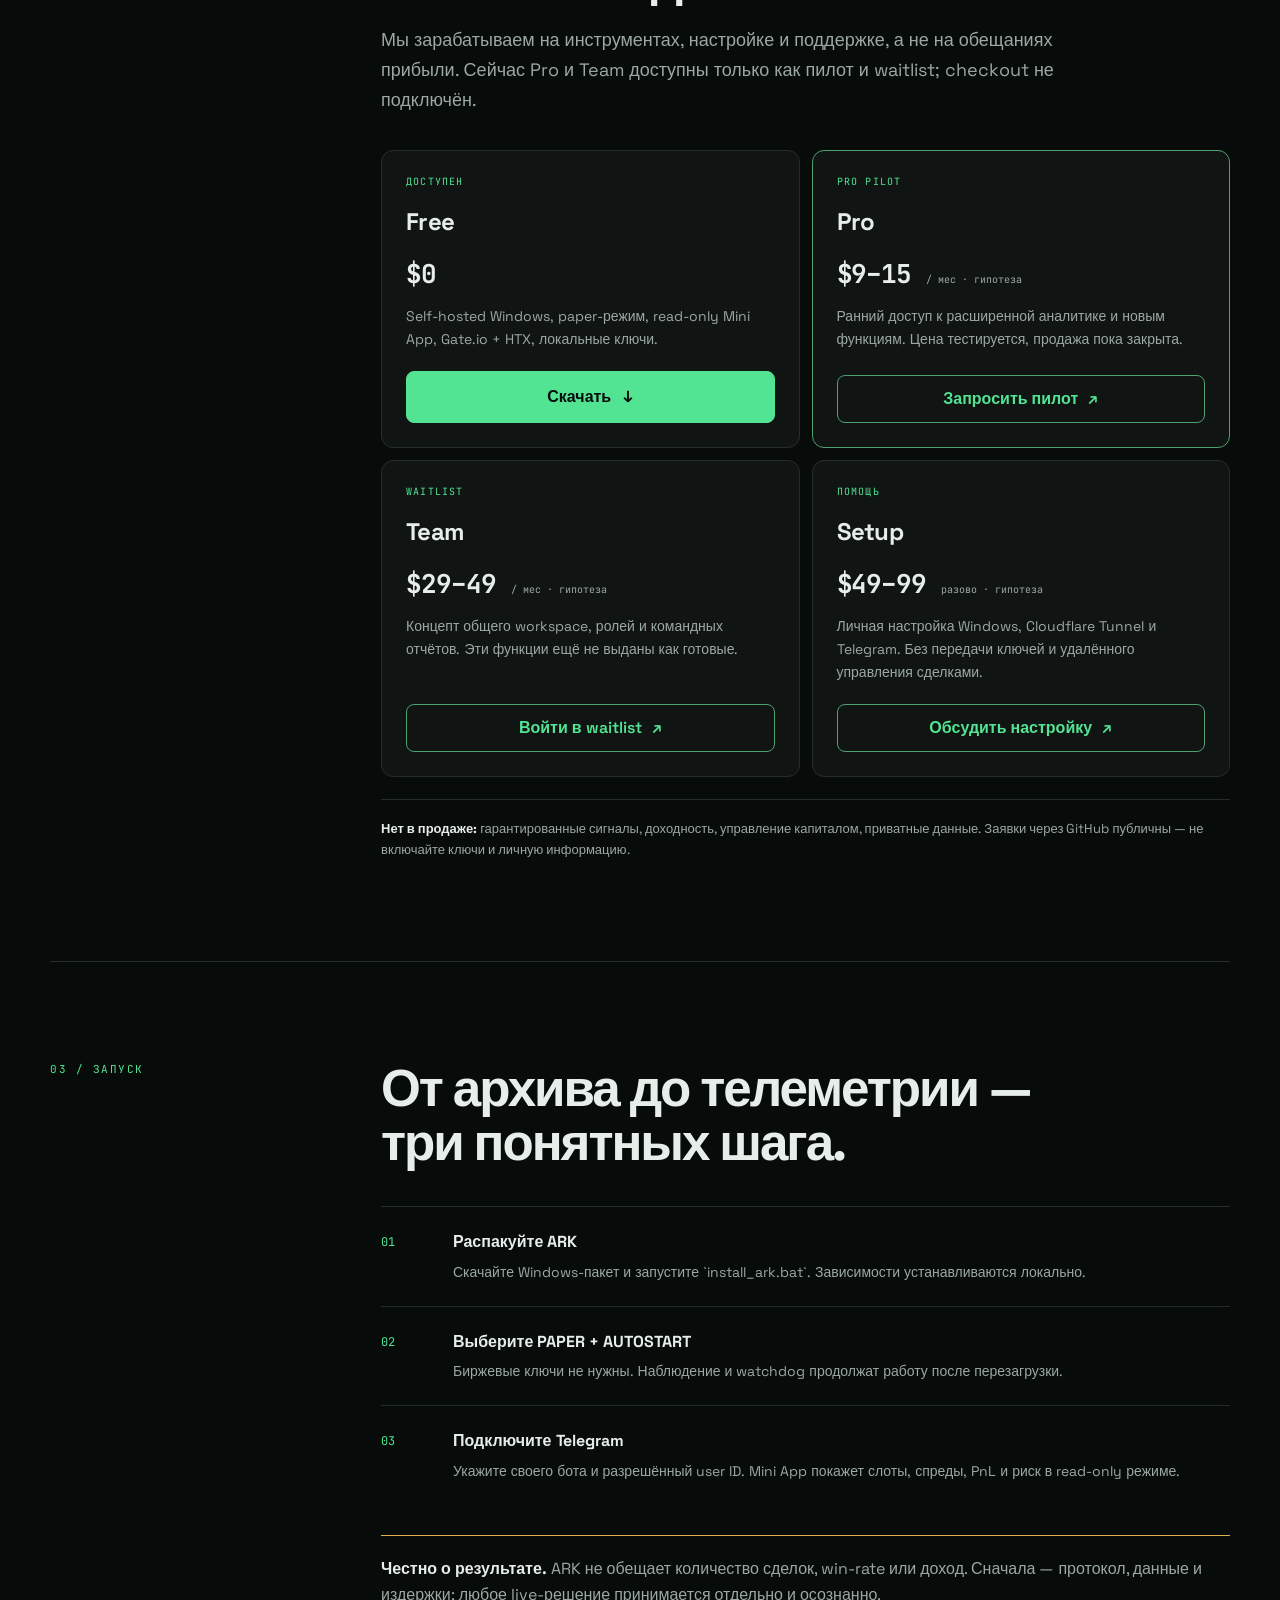
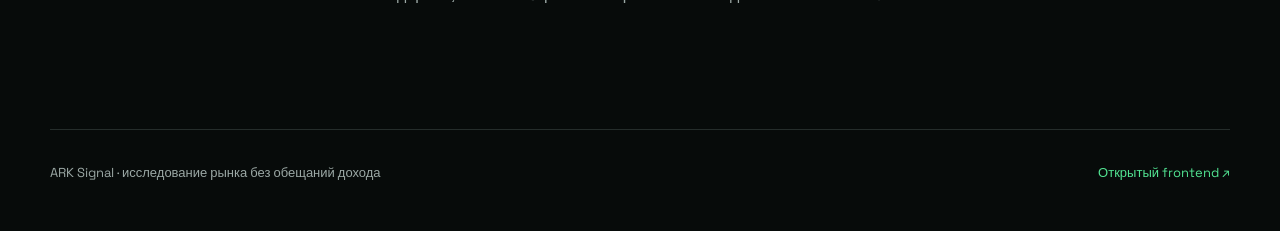
==== commit 0bfc0ed5: "Update index.html" ====
--- a/index.html
+++ b/index.html
@@ -9,6 +9,8 @@
 <link rel="stylesheet" href="/styles.css">
 </head>
 <body class="landing-body">
+<div class="scroll-line" aria-hidden="true"></div>
+<div class="cursor-aura" aria-hidden="true"></div>
 <header class="site-header">
   <a class="brand" href="#top" aria-label="ARK Signal — на главную">
     <svg class="brand-mark" viewBox="0 0 32 32" fill="none" aria-hidden="true"><circle cx="16" cy="16" r="12" stroke="currentColor"/><ellipse cx="16" cy="16" rx="16" ry="6" transform="rotate(-35 16 16)" stroke="currentColor"/><circle cx="16" cy="16" r="3" fill="currentColor"/></svg>
@@ -29,6 +31,12 @@
         <a class="text-link" href="https://app.arksignal.pro/">Открыть дашборд <span aria-hidden="true">↗</span></a>
       </div>
       <p class="hero-note">WINDOWS 10/11 · GATE.IO + HTX · READ-ONLY MINI APP</p>
+      <div class="quick-actions" role="group" aria-label="Быстрые действия">
+        <a class="quick-action" href="https://github.com/kenzmaraul/ark-tma/releases/latest/download/ARK_Bot_Windows11.zip" aria-label="Скачать ARK для Windows" data-tooltip="Скачать Windows" title="Скачать Windows"><svg viewBox="0 0 24 24" fill="none" stroke="currentColor" stroke-width="1.7" aria-hidden="true"><path d="M12 3v12m0 0l-4-4m4 4l4-4M4 17v3h16v-3"/></svg></a>
+        <a class="quick-action" href="https://app.arksignal.pro/" aria-label="Открыть Telegram Mini App" data-tooltip="Открыть Mini App" title="Открыть Mini App"><svg viewBox="0 0 24 24" fill="none" stroke="currentColor" stroke-width="1.7" aria-hidden="true"><path d="M21 11.5a8.5 8.5 0 01-12.6 7.4L4 20l1.2-4.2A8.5 8.5 0 1121 11.5z"/><path d="M8 10.5c2.7 2 5.3 2 8 0"/></svg></a>
+        <a class="quick-action" href="#system" aria-label="Смотреть систему ARK" data-tooltip="Система ARK" title="Система ARK"><svg viewBox="0 0 24 24" fill="none" stroke="currentColor" stroke-width="1.7" aria-hidden="true"><circle cx="12" cy="12" r="3"/><circle cx="12" cy="12" r="9"/><path d="M12 3v3M12 18v3M3 12h3M18 12h3"/></svg></a>
+        <a class="quick-action" href="#top" aria-label="Вернуться наверх" data-tooltip="Наверх" title="Наверх"><svg viewBox="0 0 24 24" fill="none" stroke="currentColor" stroke-width="1.7" aria-hidden="true"><path d="M12 21V9m0 0l-5 5m5-5l5 5M4 4h16"/></svg></a>
+      </div>
     </div>
     <div class="hero-visual" aria-label="Статус исследовательской системы">
       <div class="orbital-frame" aria-hidden="true"><canvas id="orbital-canvas"></canvas></div>
